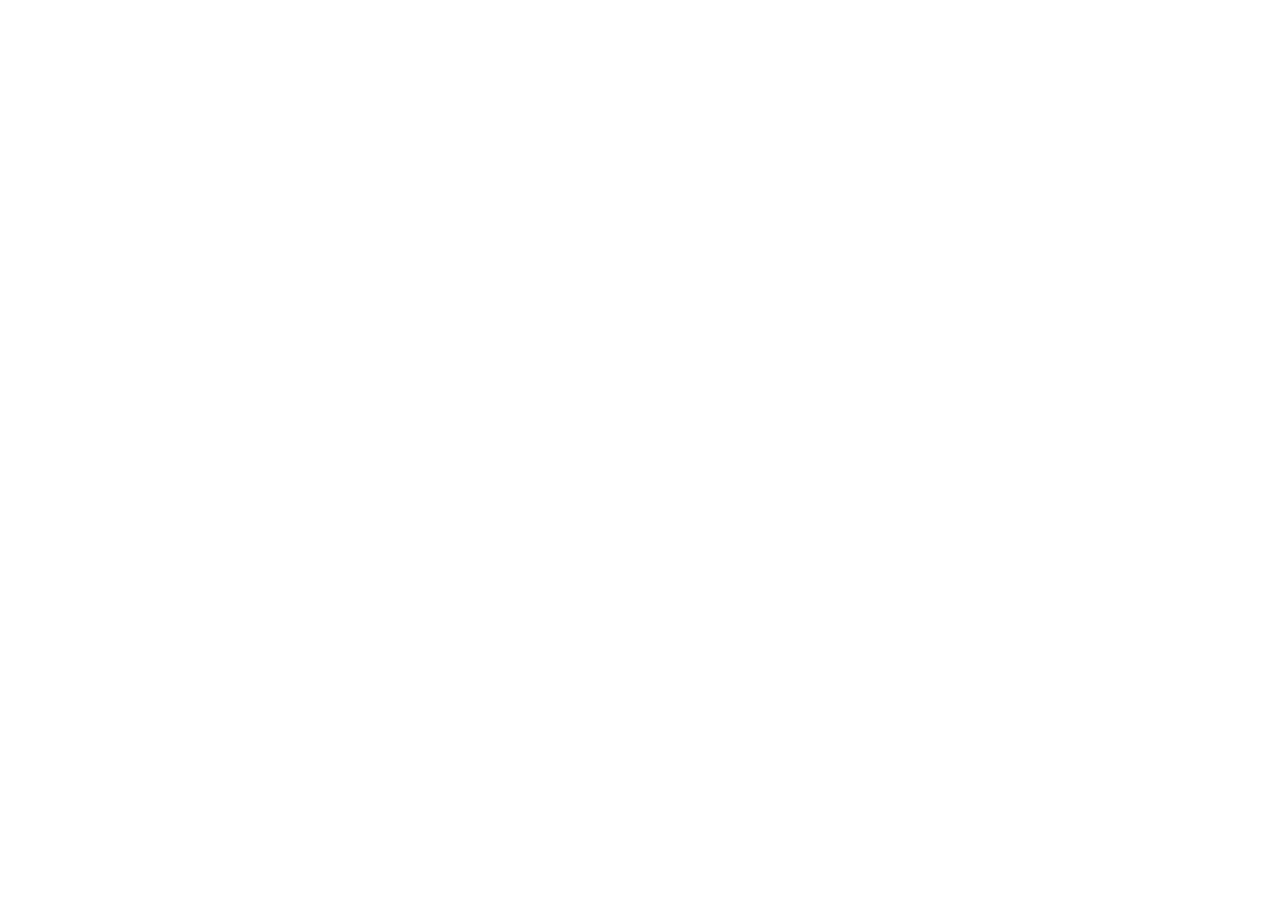
==== index.html @ f5e35c2d "Añadi un html xd" ====
<!DOCTYPE html>
<html lang="en">
<head>
    <meta charset="UTF-8">
    <meta name="viewport" content="width=device-width, initial-scale=1.0">
    <title>Reto 2</title>
</head>
<body>
    
</body>
</html>
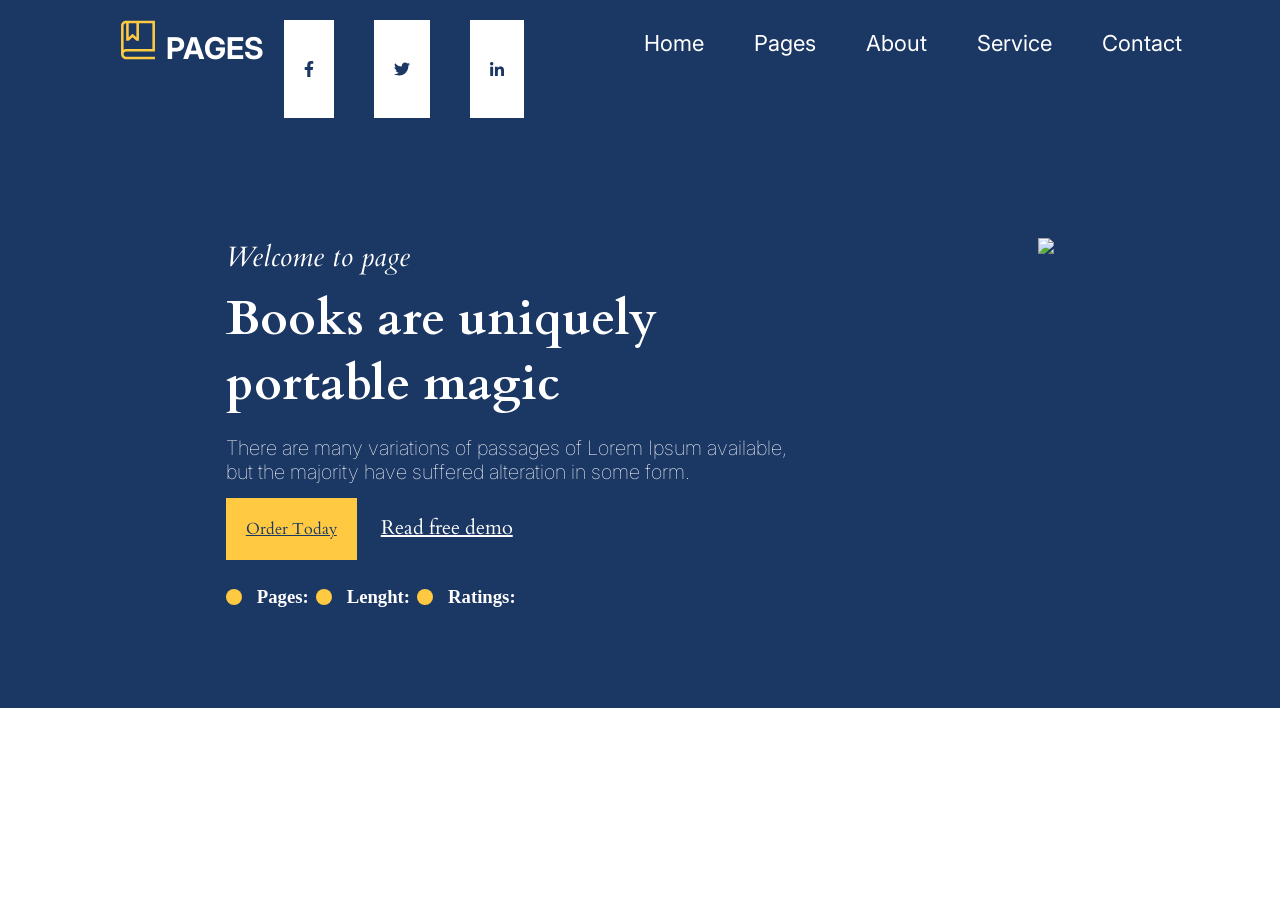
==== commit 4f615b6e: "Realicé parte del body" ====
--- a/index.html
+++ b/index.html
@@ -1,11 +1,81 @@
 <!DOCTYPE html>
 <html lang="en">
+
 <head>
     <meta charset="UTF-8">
     <meta name="viewport" content="width=device-width, initial-scale=1.0">
     <title>Reto 2</title>
+    <link rel="stylesheet" href="style.css">
+    <link rel="preconnect" href="https://fonts.googleapis.com">
+    <link rel="preconnect" href="https://fonts.gstatic.com" crossorigin>
+    <link
+        href="https://fonts.googleapis.com/css2?family=Inter:ital,opsz,wght@0,14..32,100..900;1,14..32,100..900&display=swap"
+        rel="stylesheet">
+
+    <link rel="preconnect" href="https://fonts.googleapis.com">
+    <link rel="preconnect" href="https://fonts.gstatic.com" crossorigin>
+    <link
+        href="https://fonts.googleapis.com/css2?family=Cardo:ital,wght@0,400;0,700;1,400&family=Inter:ital,opsz,wght@0,14..32,100..900;1,14..32,100..900&display=swap"
+        rel="stylesheet">
+
+
+    <header>
+
+        <nav>
+            <div class="parte1">
+                <img src="./img/libro-icon.svg" class="libro">
+                <h2>PAGES</h2>
+                <img src="./img/facebook-icon.svg" class="facebook">
+                <img src="./img/twitter-icon.svg" class="twitter">
+                <img src="./img/linkedin.svg" class="linkedin">
+
+
+
+                <ul>
+                    <li>Home</li>
+                    <li>Pages</li>
+                    <li>About</li>
+                    <li>Service</li>
+                    <li>Contact</li>
+                </ul>
+
+                <img src="./img/carrito-icon.svg" class="carrito">
+                <a href="" class="btn-order">Order Today</a>
+            </div>
+        </nav>
+    </header>
 </head>
+
 <body>
-    
+    <main class = "portada" > 
+<article>
+        <h1 class="h1-main"> <i> Welcome to page </i></h1>
+        <h3 class="h2-p">Books are uniquely <br>
+            portable magic
+        </h3>
+        <p class="p-main">There are many variations of passages of Lorem Ipsum available, <br>but the majority have suffered alteration in
+            some form. </p>
+        <div class=""> <a href="" class="read-p">Order Today</a> <a href=" " class="read">Read free demo</a> </div>
+
+        <div class="pages-p">
+            <img src="./img/point.svg"> <h3 class="h-pages-p"> Pages: <br>
+                <!-- <h4>586 pages</h4> -->
+            </h3>
+            <img src="./img/point.svg">  <h3 class="h-pages-p"> Lenght: <br>
+                <!-- <h4>10 hours</h4> -->
+            </h3>
+            <img src="./img/point.svg"> <h3 class="h-pages-p"> Ratings: <br>
+                <!-- <h4>4.5/5 (305 ratings)</h4> -->
+            </h3>
+        </div>
+    </article> 
+
+    <aside>
+<img src="https://external-preview.redd.it/SdBuJ-aJ2vk4Spp7f-eTAtRg0GE5wM5rSOF2EBXv8E8.jpg?auto=webp&s=fab7299c5bc18d295fb71b5187b5348f90918757" class="img-aside">
+
+    </aside>
+
+    </main>
 </body>
+
 </html>
--- a/style.css
+++ b/style.css
@@ -0,0 +1,159 @@
+* {
+    box-sizing: border-box;
+    margin: 0;
+    padding: 0;
+}
+
+nav {
+    background-color: #1B3764;
+    /* justify-content: center; */
+}
+
+.parte1 {
+
+    display: flex;
+}
+
+h2 {
+
+    font-family: "Inter";
+    color: white;
+    font-size: 30px;
+    margin-top: 30px;
+}
+
+.facebook {
+    background-color: white;
+    /* height: 19px;
+    width: 12px; */
+    margin: 20px;
+    padding: 20px;
+
+}
+
+.twitter {
+    background-color: white;
+    margin: 20px;
+    padding: 20px;
+}
+
+.linkedin {
+    background-color: white;
+    /* height: 19px;
+    width: 14px; */
+    margin: 20px;
+    padding: 20px;
+}
+
+ul {
+    font-family: "Inter";
+    font-size: 22px;
+    color: white;
+    list-style: none;
+    margin-left: 50px;
+    display: flex;
+    justify-content: center;
+    margin-top: 30px
+}
+
+li {
+    margin-left: 50px;
+}
+
+.btn-order {
+
+    background-color: #FFCA42;
+    padding-top: 30px;
+    padding-bottom: 20px;
+    padding-left: 10px;
+    padding-right: 10px;
+    margin-left: 30px;
+    font-family: "Cardo";
+    font-size: 25px;
+    margin-top: 20px;
+}
+
+.libro {
+    margin-left: 120px;
+    margin-right: 10px;
+    margin-top: 20px;
+    width: 40px;
+    height: 40px;
+
+}
+
+.carrito {
+
+    margin-left: 100px;
+    margin-right: 10px;
+    margin-top: 30px;
+    width: 40px;
+    height: 40px;
+
+} 
+
+main {
+
+    display: flex;
+    justify-content:space-around; 
+    padding: 100px;
+    background-color: #1B3764;
+} 
+
+.h1-main {
+
+font-family: "Cardo";
+font-size: 28px; 
+color: white; 
+font-weight: 200;
+padding-bottom: 10px;
+} 
+ 
+.h2-p{
+    font-family: "Cardo";
+    font-size: 48px; 
+    color: white; 
+    font-weight: bold;
+    padding-bottom: 20px;
+
+}
+
+.p-main{
+
+color:white; 
+font-family: inter; 
+font-weight: 120;
+font-size: 20px;
+padding-bottom: 30px;
+} 
+
+.pages-p{ 
+display: flex; 
+margin-top: 45px;
+font-family: "Cardo"
+font-size: 21px;
+color: white;
+}  
+
+.h-pages-p{
+
+    margin-left: 15px;
+    margin-right: 7px;
+}
+
+.read-p{
+
+    background-color: #FFCA42;
+    color:#1B3764;
+    padding: 20px;
+    font-family: "Cardo";
+    font-size: 20px
+    margin-right: 20px;
+} 
+
+.read{
+font-family: "Cardo";
+color: white;
+font-size: 20px;
+  margin-left: 20px;
+}
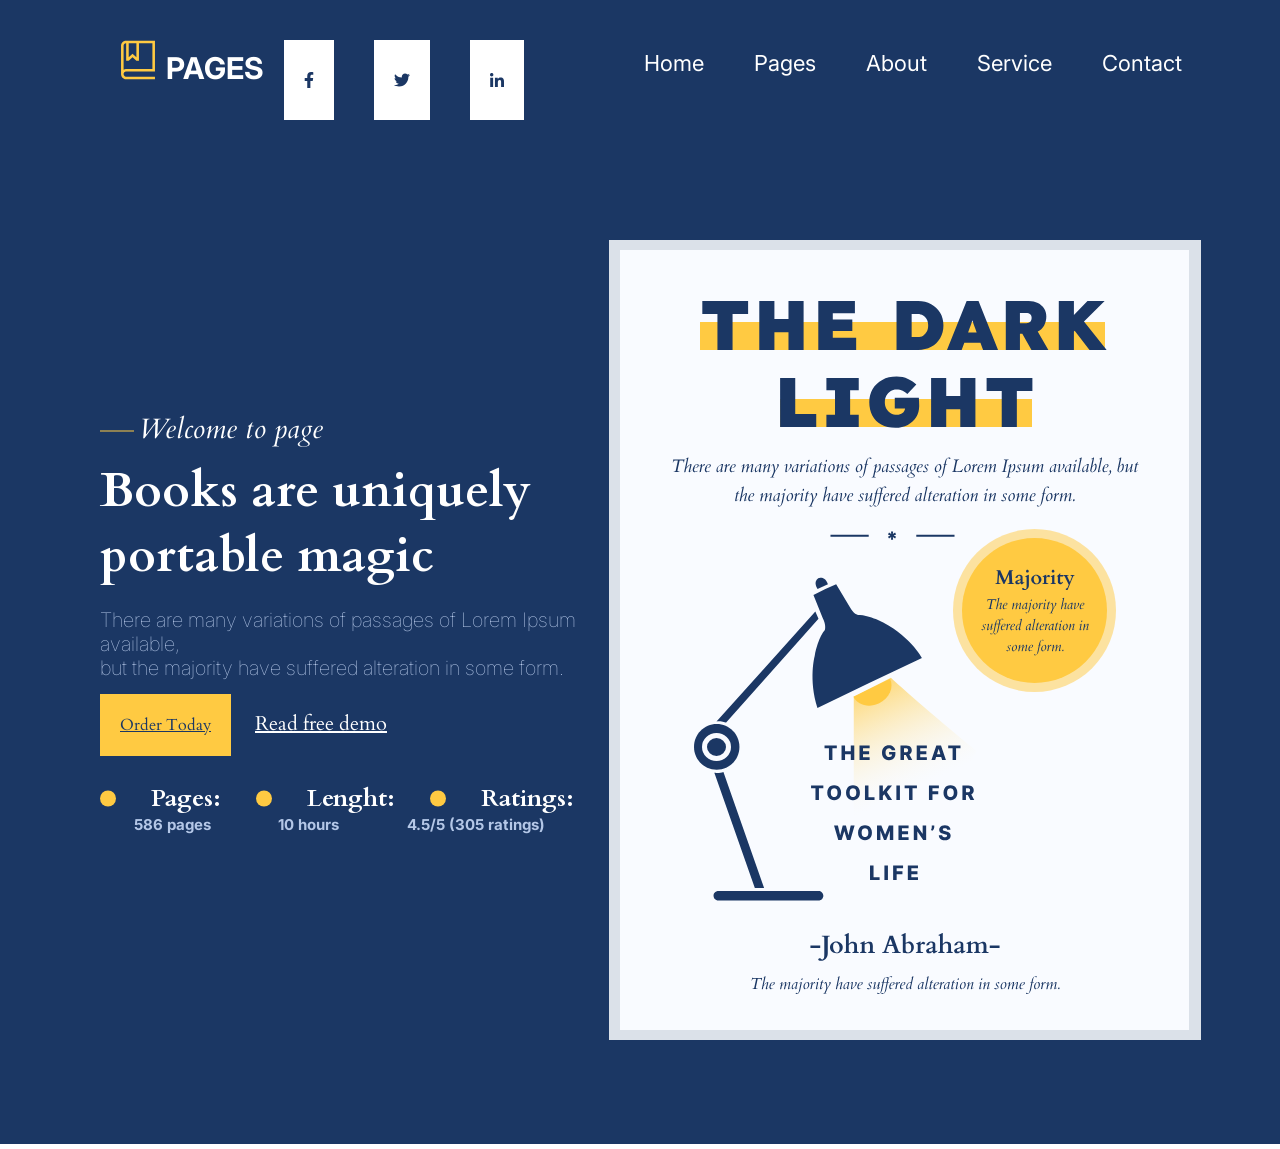
==== commit 46dbcb25: "Realicé la portada." ====
--- a/index.html
+++ b/index.html
@@ -3,7 +3,8 @@
 
 <head>
     <meta charset="UTF-8">
-    <meta name="viewport" content="width=device-width, initial-scale=1.0">
+    <meta name="viewport" content="width=device-width, initial-scale=1.0"> 
+    <link rel="shortcut icon" href="/img/favicon.png" type="image/x-icon">
     <title>Reto 2</title>
     <link rel="stylesheet" href="style.css">
     <link rel="preconnect" href="https://fonts.googleapis.com">
@@ -29,8 +30,6 @@
                 <img src="./img/twitter-icon.svg" class="twitter">
                 <img src="./img/linkedin.svg" class="linkedin">
 
-
-
                 <ul>
                     <li>Home</li>
                     <li>Pages</li>
@@ -49,29 +48,39 @@
 <body>
     <main class = "portada" > 
 <article>
-        <h1 class="h1-main"> <i> Welcome to page </i></h1>
+    <div class="welcome-p">
+         <img src="./img/Line.svg" style="padding-bottom: 6px;">  <h1 class="h1-main"> <i> Welcome to page </i></h1> 
+        
+        </div>
         <h3 class="h2-p">Books are uniquely <br>
             portable magic
         </h3>
         <p class="p-main">There are many variations of passages of Lorem Ipsum available, <br>but the majority have suffered alteration in
             some form. </p>
-        <div class=""> <a href="" class="read-p">Order Today</a> <a href=" " class="read">Read free demo</a> </div>
+        <a href="" class="read-p">Order Today</a> <a href=" " class="read">Read free demo</a>
 
         <div class="pages-p">
             <img src="./img/point.svg"> <h3 class="h-pages-p"> Pages: <br>
-                <!-- <h4>586 pages</h4> -->
+                
             </h3>
             <img src="./img/point.svg">  <h3 class="h-pages-p"> Lenght: <br>
-                <!-- <h4>10 hours</h4> -->
+                
             </h3>
             <img src="./img/point.svg"> <h3 class="h-pages-p"> Ratings: <br>
-                <!-- <h4>4.5/5 (305 ratings)</h4> -->
+               
             </h3>
+        </div> 
+        
+        <div class="pages-p2">
+        <h4 class="p-p2">586 pages</h4> 
+        <h4 class="p-p2">10 hours</h4> 
+        <h4 class="p-p2">4.5/5 (305 ratings)</h4> 
+
         </div>
     </article> 
 
     <aside>
-<img src="https://external-preview.redd.it/SdBuJ-aJ2vk4Spp7f-eTAtRg0GE5wM5rSOF2EBXv8E8.jpg?auto=webp&s=fab7299c5bc18d295fb71b5187b5348f90918757" class="img-aside">
+<img src="./img/portada.svg" class="img-aside">
 
     </aside>
 
--- a/style.css
+++ b/style.css
@@ -7,6 +7,7 @@
 nav {
     background-color: #1B3764;
     /* justify-content: center; */
+    padding-top: 20px;
 }
 
 .parte1 {
@@ -62,15 +63,19 @@
 
 .btn-order {
 
-    background-color: #FFCA42;
-    padding-top: 30px;
+  
+    padding-top: 20px;
     padding-bottom: 20px;
-    padding-left: 10px;
-    padding-right: 10px;
+    padding-left: 20px;
+    padding-right: 20px;
     margin-left: 30px;
     font-family: "Cardo";
-    font-size: 25px;
+    font-size: 22px;
     margin-top: 20px;
+    background-color: #FFCA42;
+    color: #1B3764;
+ 
+
 }
 
 .libro {
@@ -90,70 +95,96 @@
     width: 40px;
     height: 40px;
 
-} 
+}
 
 main {
 
     display: flex;
-    justify-content:space-around; 
+    justify-content: space-around;
     padding: 100px;
-    background-color: #1B3764;
+    background-color: #1B3764; 
+    margin-bottom: 5px;
 } 
+
+article{
+
+padding-top: 170px;
+
+
+
+} 
+
+.welcome-p{
+    display:flex;
+}
 
 .h1-main {
 
-font-family: "Cardo";
-font-size: 28px; 
-color: white; 
-font-weight: 200;
-padding-bottom: 10px;
-} 
- 
-.h2-p{
     font-family: "Cardo";
-    font-size: 48px; 
-    color: white; 
+    font-size: 28px;
+    color: white;
+    font-weight: 200;
+    padding-bottom: 10px;
+    padding-left: 5px;
+}
+
+.h2-p {
+    font-family: "Cardo";
+    font-size: 48px;
+    color: white;
     font-weight: bold;
     padding-bottom: 20px;
 
 }
 
-.p-main{
+.p-main {
 
-color:white; 
-font-family: inter; 
-font-weight: 120;
-font-size: 20px;
-padding-bottom: 30px;
-} 
-
-.pages-p{ 
-display: flex; 
-margin-top: 45px;
-font-family: "Cardo"
-font-size: 21px;
-color: white;
-}  
-
-.h-pages-p{
-
-    margin-left: 15px;
-    margin-right: 7px;
+    color: #B4C7E7;
+    font-family: inter;
+    font-weight: 120;
+    font-size: 20px;
+    padding-bottom: 30px;
 }
 
-.read-p{
+.pages-p {
+    display: flex;
+    margin-top: 45px;
+    font-family: "Cardo";
+        font-size: 21px;
+    color: white;
+    font-weight: 100;
+}
+
+.pages-p2{
+
+display:flex;
+font-family: "Inter";
+font-size: 15px;
+justify-content: space-around;
+color: #B4C7E7;
+font-weight: 100;
+margin-right: 30px;
+}
+
+.h-pages-p {
+
+    margin-left: 35px;
+    margin-right: 35px;
+}
+
+.read-p {
 
     background-color: #FFCA42;
-    color:#1B3764;
+    color: #1B3764;
     padding: 20px;
     font-family: "Cardo";
-    font-size: 20px
+    font-size: 20px 
     margin-right: 20px;
-} 
+}
 
-.read{
-font-family: "Cardo";
-color: white;
-font-size: 20px;
-  margin-left: 20px;
+.read {
+    font-family: "Cardo";
+    color: white;
+    font-size: 20px;
+    margin-left: 20px;
 }
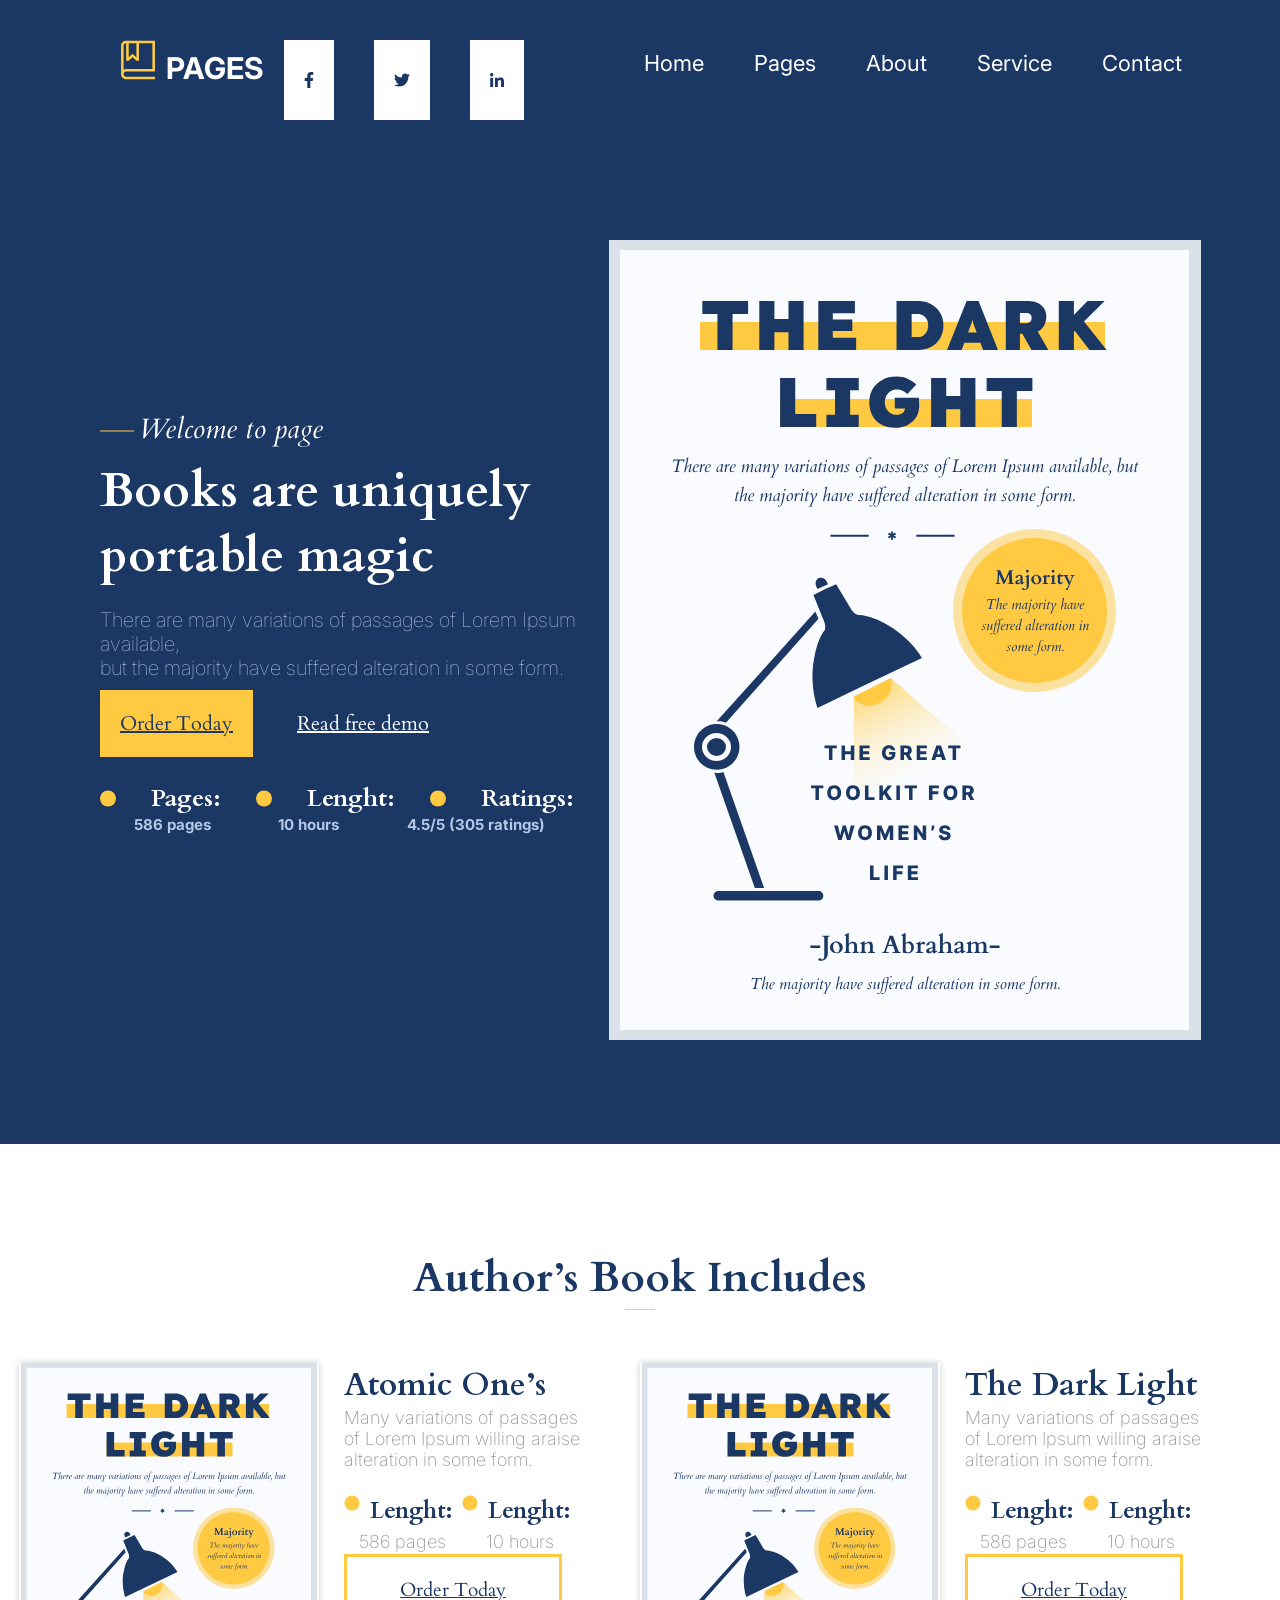
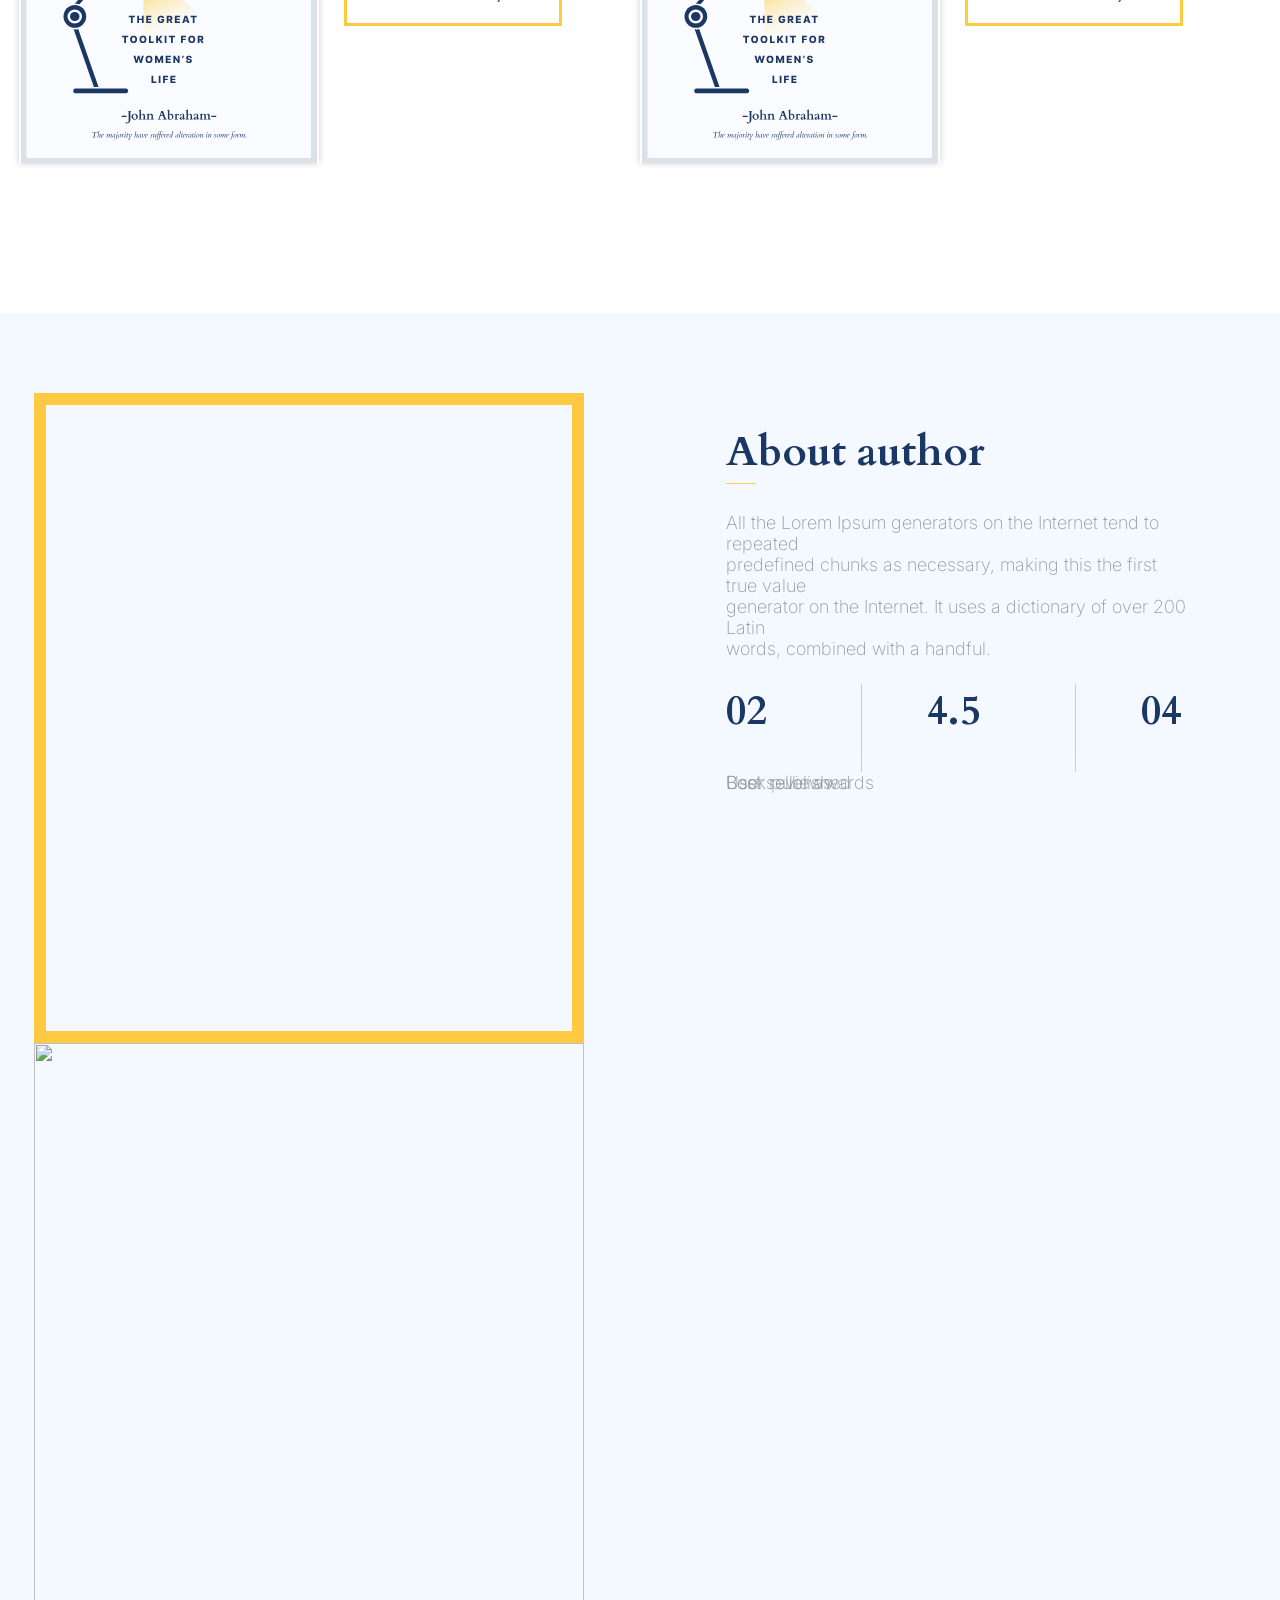
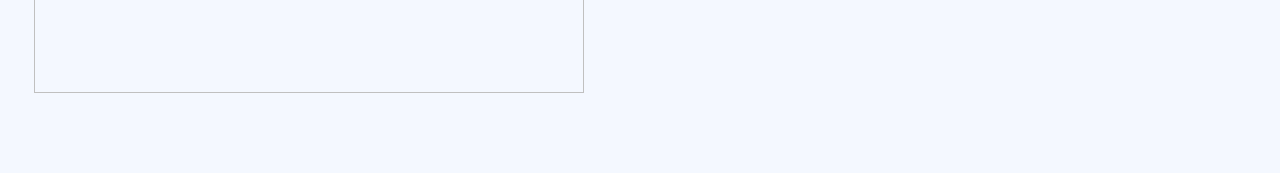
==== commit 635016e2: "Avancé sobre info autor" ====
--- a/index.html
+++ b/index.html
@@ -3,7 +3,7 @@
 
 <head>
     <meta charset="UTF-8">
-    <meta name="viewport" content="width=device-width, initial-scale=1.0"> 
+    <meta name="viewport" content="width=device-width, initial-scale=1.0">
     <link rel="shortcut icon" href="/img/favicon.png" type="image/x-icon">
     <title>Reto 2</title>
     <link rel="stylesheet" href="style.css">
@@ -45,46 +45,171 @@
     </header>
 </head>
 
-<body>
-    <main class = "portada" > 
-<article>
-    <div class="welcome-p">
-         <img src="./img/Line.svg" style="padding-bottom: 6px;">  <h1 class="h1-main"> <i> Welcome to page </i></h1> 
-        
+<div>
+    <main class="portada">
+        <article>
+            <div class="welcome-p">
+                <img src="./img/Line.svg" style="padding-bottom: 6px;">
+                <h1 class="h1-main"> <i> Welcome to page </i></h1>
+
+            </div>
+            <h3 class="h2_p">Books are uniquely <br>
+                portable magic
+            </h3>
+            <p class="p-main">There are many variations of passages of Lorem Ipsum available, <br>but the majority have
+                suffered alteration in
+                some form. </p>
+            <a href="" class="read-p">Order Today</a> <a href=" " class="read">Read free demo</a>
+
+            <div class="pages-p">
+                <img src="./img/point.svg">
+                <h3 class="h-pages-p"> Pages: <br>
+
+                </h3>
+                <img src="./img/point.svg">
+                <h3 class="h-pages-p"> Lenght: <br>
+
+                </h3>
+                <img src="./img/point.svg">
+                <h3 class="h-pages-p"> Ratings: <br>
+
+                </h3>
+            </div>
+
+            <div class="pages-p2">
+                <h4 class="p-p2">586 pages</h4>
+                <h4 class="p-p2">10 hours</h4>
+                <h4 class="p-p2">4.5/5 (305 ratings)</h4>
+
+            </div>
+        </article>
+
+        <aside>
+            <img src="./img/portada.svg" class="img-aside">
+
+        </aside>
+    </main>
+
+    <section style="padding-top: 70px;">
+
+
+        <div class="titulo-portaditas">
+            <h2 style="color:#1B3764; font-family: Cardo; font-size: 42px;"> Author’s Book Includes </h2>
+            <img src="./img/Line.svg" class="titulo-portaditas" width="30px" height="7px">
+
         </div>
-        <h3 class="h2-p">Books are uniquely <br>
-            portable magic
-        </h3>
-        <p class="p-main">There are many variations of passages of Lorem Ipsum available, <br>but the majority have suffered alteration in
-            some form. </p>
-        <a href="" class="read-p">Order Today</a> <a href=" " class="read">Read free demo</a>
-
-        <div class="pages-p">
-            <img src="./img/point.svg"> <h3 class="h-pages-p"> Pages: <br>
-                
-            </h3>
-            <img src="./img/point.svg">  <h3 class="h-pages-p"> Lenght: <br>
-                
-            </h3>
-            <img src="./img/point.svg"> <h3 class="h-pages-p"> Ratings: <br>
-               
-            </h3>
-        </div> 
-        
-        <div class="pages-p2">
-        <h4 class="p-p2">586 pages</h4> 
-        <h4 class="p-p2">10 hours</h4> 
-        <h4 class="p-p2">4.5/5 (305 ratings)</h4> 
+
+        <div class="portadas-pequeñas">
+
+            <div style="display: flex;" style="justify-content: space-between;">
+
+                <img src="./img/portada.svg" width="300" height="400" class="imagenes-portaditas">
+                <div style="display: flexbox; flex-direction: column;">
+                    <h3 class="h3-portaditas">Atomic One’s</h3>
+                    <p class="parrafos-portaditas">Many variations of passages <br>of Lorem Ipsum willing araise <br>
+                        alteration in some form.</p>
+
+                    <div style="display:flex;">
+
+                        <img src="./img/point.svg" width="16" height="16">
+                        <h3 class="h-portaditas" style="margin-right: 10px;">Lenght:</h3>
+
+                        <img src="./img/point.svg" width="16" height="16">
+                        <h3 class="h-portaditas" style="margin-right: 10px;">Lenght:</h3>
+                    </div>
+
+                    <div style="display: flex;">
+                        <h4 class="h4-portaditas" style="margin-right: 25px; margin-left: 15px;">586 pages</h4>
+                        <h4 class="h4-portaditas" style="margin-right: 25px; margin-left: 15px;">10 hours</h4>
+                    </div>
+
+                    <a href="" class="btn-portadita">Order Today</a>
+
+
+                </div>
+
+                <div style="display: flex;">
+
+                    <img src="./img/portada.svg" width="300" height="400" class="imagenes-portaditas">
+                    <div style="display: flexbox; flex-direction: column;" style="margin-left: 30px;">
+                        <h3 class="h3-portaditas">The Dark Light</h3>
+                        <p class="parrafos-portaditas">Many variations of passages <br> of Lorem Ipsum willing araise
+                            <br> alteration in some form.
+
+                        <div style="display:flex;">
+
+                            <img src="./img/point.svg" width="16" height="16">
+                            <h3 class="h-portaditas" style="margin-right: 10px;">Lenght:</h3>
+
+                            <img src="./img/point.svg" width="16" height="16">
+                            <h3 class="h-portaditas" style="margin-right: 10px;">Lenght:</h3>
+
+                        </div>
+
+                        <div style="display: flex;">
+                            <h4 class="h4-portaditas" style="margin-right: 25px; margin-left: 15px;">586 pages</h4>
+                            <h4 class="h4-portaditas" style="margin-right: 25px; margin-left: 15px;">10 hours</h4>
+                        </div>
+
+                        <a href="" class="btn-portadita">Order Today</a>
+
+                    </div>
+                </div>
+
+            </div> <!--Este div contiene el main de estas dos portadas pequeñas  -->
+    </section>
+
+
+    <!-- Contendor principal -->
+    <div class="section-autor" style="background-color: #F4F8FF;">
+
+
+        <!-- Contenedor principal de la foto y de la info del autor -->
+        <div class="about-doctor"
+        style="display: flex; padding: 80px;">
+
+            <!-- Fotos del autor -->
+            <div style="   display:flex; flex-direction: column; ">
+                <img src="./img/author-marco.svg" width="550px" height="650px">
+                <img src="./img/author.svg" width="550px" height="650px">
+            </div>
+
+            <!-- Descripcion del autor -->
+            <div>
+                <h2 style="color:#1B3764; font-family: Cardo; font-size: 42px;"> About author </h2>
+                <img src="./img/Line.svg" class="titulo-portaditas" width="30px" height="7px">
+
+                <p class="parrafos-portaditas"> All the Lorem Ipsum generators on the Internet tend to repeated <br>
+                    predefined chunks as necessary, making this the first true value <br>
+                    generator on the Internet. It uses a dictionary of over 200 Latin <br>
+                    words, combined with a handful.</p>
+
+                <div class="numeros-author" style="display: flex; position: relative;">
+
+                    <h3 class="numeros"> 02</h3>
+                    <img src="./img/line-vertical.svg" style="margin-right: 65px; margin-left: 30px;">
+                    <h3 class="numeros">4.5</h3>
+                    <img src="./img/line-vertical.svg"  style="margin-right: 65px; margin-left: 30px;">
+                    <h3 class="numeros">04</h3>
+                </div>
+
+                <div style="display: flex;">
+
+                    <h4 class="h4-about"> Book published</h4>
+                    <h4 class="h4-about"> User reviews</h4>
+                    <h4 class="h4-about"> Best seller awards</h4>
+
+
+
+                </div>
+
+            </div>
+
 
         </div>
-    </article> 
-
-    <aside>
-<img src="./img/portada.svg" class="img-aside">
-
-    </aside>
-
-    </main>
-</body>
+    </div>
+
+    </section>
+    </body>
 
 </html>
--- a/style.css
+++ b/style.css
@@ -1,7 +1,7 @@
 * {
     box-sizing: border-box;
-    margin: 0;
-    padding: 0;
+    margin: 0px;
+    padding: 0px;
 }
 
 nav {
@@ -63,7 +63,7 @@
 
 .btn-order {
 
-  
+
     padding-top: 20px;
     padding-bottom: 20px;
     padding-left: 20px;
@@ -74,7 +74,7 @@
     margin-top: 20px;
     background-color: #FFCA42;
     color: #1B3764;
- 
+
 
 }
 
@@ -102,17 +102,15 @@
     display: flex;
     justify-content: space-around;
     padding: 100px;
-    background-color: #1B3764; 
+    background-color: #1B3764;
     margin-bottom: 5px;
-} 
+}
 
 article{
 
 padding-top: 170px;
 
-
-
-} 
+}
 
 .welcome-p{
     display:flex;
@@ -128,7 +126,7 @@
     padding-left: 5px;
 }
 
-.h2-p {
+.h2_p {
     font-family: "Cardo";
     font-size: 48px;
     color: white;
@@ -150,7 +148,7 @@
     display: flex;
     margin-top: 45px;
     font-family: "Cardo";
-        font-size: 21px;
+    font-size: 21px;
     color: white;
     font-weight: 100;
 }
@@ -178,7 +176,7 @@
     color: #1B3764;
     padding: 20px;
     font-family: "Cardo";
-    font-size: 20px 
+    font-size: 20px;
     margin-right: 20px;
 }
 
@@ -187,4 +185,87 @@
     color: white;
     font-size: 20px;
     margin-left: 20px;
+}
+.titulo-portaditas{
+
+display:flex;
+align-items: center;
+flex-direction: column;
+margin-bottom: 25px;
+
+
+}
+.portadas-pequeñas{
+display: flex;
+justify-content: center;
+justify-content: space-around;
+margin-bottom: 50px;
+
+}
+
+.imagenes-portaditas{
+    box-shadow: 0px 0px 7px rgba(0,0,0, 0.2);
+    margin-right: 25px;
+}
+
+.h-portaditas{
+font-family: Cardo;
+font-size: 23px;
+color: #1B3764;
+margin-left: 10px;
+margin-bottom: 5px;
+}
+
+.h3-portaditas{
+
+    font-family: Cardo;
+    font-size: 32px;
+    color: #1B3764;
+}
+
+.h4-portaditas, .parrafos-portaditas{
+    font-family:Inter;
+    font-size: 18px;
+    font-weight: 200;
+    color: #969AA0;
+    margin-bottom: 25px;
+    margin-right: 60px;
+}
+
+.btn-portadita{
+
+    font-family: Cardo;
+    font-size: 19px;
+    background-color: white;
+    color: #1B3764;
+    border: 3px solid #FFCA42;
+    padding: 20px 53px;
+
+}
+
+.about-doctor{
+
+    display: flex;
+    justify-content: center;
+    gap: 142px;
+    margin-top: 150px;
+}
+
+.numeros{
+
+font-family: Cardo;
+font-size: 40px;
+margin-right: 65px;
+color: #1B3764;
+}
+
+.h4-about{
+    font-family:Inter;
+    font-size: 18px;
+    font-weight: 200;
+    color: #969AA0;
+    position: absolute;
+    margin-right: 65px;
+    margin-bottom: 25px;
+
 }
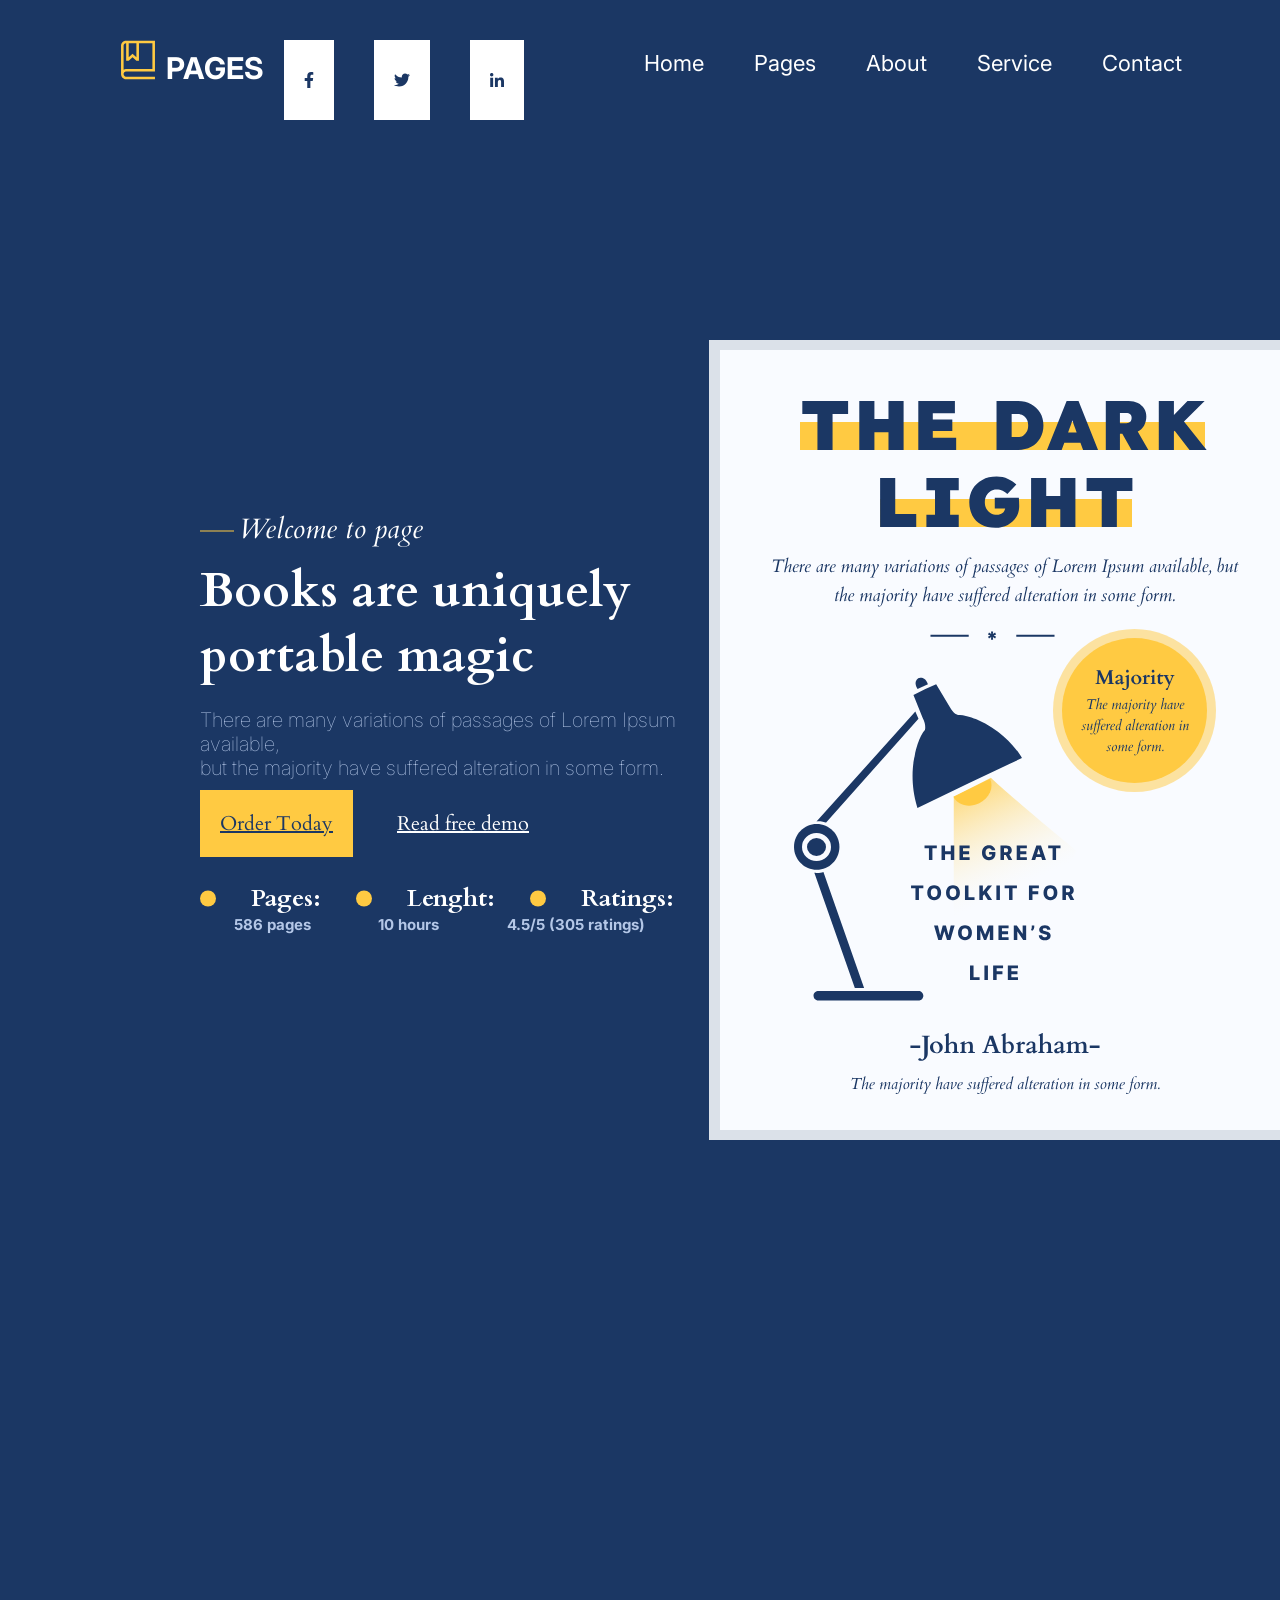
==== commit 44c87449: "reposicioné todo en dos nuevos archivos html y css, además, finalicé el author." ====
--- a/index.html
+++ b/index.html
@@ -5,7 +5,7 @@
     <meta charset="UTF-8">
     <meta name="viewport" content="width=device-width, initial-scale=1.0">
     <link rel="shortcut icon" href="/img/favicon.png" type="image/x-icon">
-    <title>Reto 2</title>
+    <title>Restauración</title>
     <link rel="stylesheet" href="style.css">
     <link rel="preconnect" href="https://fonts.googleapis.com">
     <link rel="preconnect" href="https://fonts.gstatic.com" crossorigin>
@@ -18,7 +18,9 @@
     <link
         href="https://fonts.googleapis.com/css2?family=Cardo:ital,wght@0,400;0,700;1,400&family=Inter:ital,opsz,wght@0,14..32,100..900;1,14..32,100..900&display=swap"
         rel="stylesheet">
-
+</head>
+
+<body>
 
     <header>
 
@@ -43,98 +45,72 @@
             </div>
         </nav>
     </header>
-</head>
-
-<div>
-    <main class="portada">
-        <article>
-            <div class="welcome-p">
-                <img src="./img/Line.svg" style="padding-bottom: 6px;">
-                <h1 class="h1-main"> <i> Welcome to page </i></h1>
+
+    <main>
+        <main class="portada">
+            <article>
+                <div class="welcome-p">
+                    <img src="./img/Line.svg" style="padding-bottom: 6px;">
+                    <h1 class="h1-main"> <i> Welcome to page </i></h1>
+
+                </div>
+                <h3 class="h2_p">Books are uniquely <br>
+                    portable magic
+                </h3>
+                <p class="p-main">There are many variations of passages of Lorem Ipsum available, <br>but the majority
+                    have
+                    suffered alteration in
+                    some form. </p>
+                <a href="" class="read-p">Order Today</a> <a href=" " class="read">Read free demo</a>
+
+                <div class="pages-p">
+                    <img src="./img/point.svg">
+                    <h3 class="h-pages-p"> Pages: <br>
+
+                    </h3>
+                    <img src="./img/point.svg">
+                    <h3 class="h-pages-p"> Lenght: <br>
+
+                    </h3>
+                    <img src="./img/point.svg">
+                    <h3 class="h-pages-p"> Ratings: <br>
+
+                    </h3>
+                </div>
+
+                <div class="pages-p2">
+                    <h4 class="p-p2">586 pages</h4>
+                    <h4 class="p-p2">10 hours</h4>
+                    <h4 class="p-p2">4.5/5 (305 ratings)</h4>
+
+                </div>
+            </article>
+
+            <aside>
+                <img src="./img/portada.svg" class="img-aside">
+
+            </aside>
+        </main>
+
+        <section style="padding-top: 70px;">
+
+
+            <div class="titulo-portaditas">
+                <h2 style="color:#1B3764; font-family: Cardo; font-size: 42px;"> Author’s Book Includes </h2>
+                <img src="./img/Line.svg" class="titulo-portaditas" width="30px" height="7px">
 
             </div>
-            <h3 class="h2_p">Books are uniquely <br>
-                portable magic
-            </h3>
-            <p class="p-main">There are many variations of passages of Lorem Ipsum available, <br>but the majority have
-                suffered alteration in
-                some form. </p>
-            <a href="" class="read-p">Order Today</a> <a href=" " class="read">Read free demo</a>
-
-            <div class="pages-p">
-                <img src="./img/point.svg">
-                <h3 class="h-pages-p"> Pages: <br>
-
-                </h3>
-                <img src="./img/point.svg">
-                <h3 class="h-pages-p"> Lenght: <br>
-
-                </h3>
-                <img src="./img/point.svg">
-                <h3 class="h-pages-p"> Ratings: <br>
-
-                </h3>
-            </div>
-
-            <div class="pages-p2">
-                <h4 class="p-p2">586 pages</h4>
-                <h4 class="p-p2">10 hours</h4>
-                <h4 class="p-p2">4.5/5 (305 ratings)</h4>
-
-            </div>
-        </article>
-
-        <aside>
-            <img src="./img/portada.svg" class="img-aside">
-
-        </aside>
-    </main>
-
-    <section style="padding-top: 70px;">
-
-
-        <div class="titulo-portaditas">
-            <h2 style="color:#1B3764; font-family: Cardo; font-size: 42px;"> Author’s Book Includes </h2>
-            <img src="./img/Line.svg" class="titulo-portaditas" width="30px" height="7px">
-
-        </div>
-
-        <div class="portadas-pequeñas">
-
-            <div style="display: flex;" style="justify-content: space-between;">
-
-                <img src="./img/portada.svg" width="300" height="400" class="imagenes-portaditas">
-                <div style="display: flexbox; flex-direction: column;">
-                    <h3 class="h3-portaditas">Atomic One’s</h3>
-                    <p class="parrafos-portaditas">Many variations of passages <br>of Lorem Ipsum willing araise <br>
-                        alteration in some form.</p>
-
-                    <div style="display:flex;">
-
-                        <img src="./img/point.svg" width="16" height="16">
-                        <h3 class="h-portaditas" style="margin-right: 10px;">Lenght:</h3>
-
-                        <img src="./img/point.svg" width="16" height="16">
-                        <h3 class="h-portaditas" style="margin-right: 10px;">Lenght:</h3>
-                    </div>
-
-                    <div style="display: flex;">
-                        <h4 class="h4-portaditas" style="margin-right: 25px; margin-left: 15px;">586 pages</h4>
-                        <h4 class="h4-portaditas" style="margin-right: 25px; margin-left: 15px;">10 hours</h4>
-                    </div>
-
-                    <a href="" class="btn-portadita">Order Today</a>
-
-
-                </div>
-
-                <div style="display: flex;">
+
+            <div class="portadas-pequeñas">
+
+                <div style="display: flex;" style="justify-content: space-between;">
 
                     <img src="./img/portada.svg" width="300" height="400" class="imagenes-portaditas">
-                    <div style="display: flexbox; flex-direction: column;" style="margin-left: 30px;">
-                        <h3 class="h3-portaditas">The Dark Light</h3>
-                        <p class="parrafos-portaditas">Many variations of passages <br> of Lorem Ipsum willing araise
-                            <br> alteration in some form.
+                    <div style="display: flexbox; flex-direction: column;">
+                        <h3 class="h3-portaditas">Atomic One’s</h3>
+                        <p class="parrafos-portaditas">Many variations of passages <br>of Lorem Ipsum willing araise
+                            <br>
+                            alteration in some form.</p>
 
                         <div style="display:flex;">
 
@@ -143,7 +119,6 @@
 
                             <img src="./img/point.svg" width="16" height="16">
                             <h3 class="h-portaditas" style="margin-right: 10px;">Lenght:</h3>
-
                         </div>
 
                         <div style="display: flex;">
@@ -153,63 +128,90 @@
 
                         <a href="" class="btn-portadita">Order Today</a>
 
-                    </div>
-                </div>
-
-            </div> <!--Este div contiene el main de estas dos portadas pequeñas  -->
-    </section>
-
-
-    <!-- Contendor principal -->
-    <div class="section-autor" style="background-color: #F4F8FF;">
-
-
-        <!-- Contenedor principal de la foto y de la info del autor -->
-        <div class="about-doctor"
-        style="display: flex; padding: 80px;">
-
-            <!-- Fotos del autor -->
-            <div style="   display:flex; flex-direction: column; ">
-                <img src="./img/author-marco.svg" width="550px" height="650px">
-                <img src="./img/author.svg" width="550px" height="650px">
+
+                    </div>
+
+                    <div style="display: flex;">
+
+                        <img src="./img/portada.svg" width="300" height="400" class="imagenes-portaditas">
+                        <div style="display: flexbox; flex-direction: column;" style="margin-left: 30px;">
+                            <h3 class="h3-portaditas">The Dark Light</h3>
+                            <p class="parrafos-portaditas">Many variations of passages <br> of Lorem Ipsum willing
+                                araise
+                                <br> alteration in some form.
+
+                            <div style="display:flex;">
+
+                                <img src="./img/point.svg" width="16" height="16">
+                                <h3 class="h-portaditas" style="margin-right: 10px;">Lenght:</h3>
+
+                                <img src="./img/point.svg" width="16" height="16">
+                                <h3 class="h-portaditas" style="margin-right: 10px;">Lenght:</h3>
+
+                            </div>
+
+                            <div style="display: flex;">
+                                <h4 class="h4-portaditas" style="margin-right: 25px; margin-left: 15px;">586 pages</h4>
+                                <h4 class="h4-portaditas" style="margin-right: 25px; margin-left: 15px;">10 hours</h4>
+                            </div>
+
+                            <a href="" class="btn-portadita">Order Today</a>
+
+                        </div>
+                    </div>
+
+                </div> <!--Este div contiene el main de estas dos portadas pequeñas  -->
+        </section>
+
+        <!-- Contendor principal -->
+        <div class="section-autor" style="background-color: #F4F8FF;">
+
+
+            <!-- Contenedor principal de la foto y de la info del autor -->
+            <div class="about-doctor" style="display: flex; padding: 80px;">
+
+                <!-- Fotos del autor -->
+                <div style="   display:flex; flex-direction: column; ">
+                    <img src="./img/author-marco.svg" width="550px" height="650px">
+                    <img src="./img/author.svg" width="550px" height="650px">
+                </div>
+
+                <!-- Descripcion del autor -->
+                <div>
+                    <h2 style="color:#1B3764; font-family: Cardo; font-size: 42px;"> About author </h2>
+                    <img src="./img/Line.svg" class="titulo-portaditas" width="30px" height="7px">
+
+                    <p class="parrafos-portaditas"> All the Lorem Ipsum generators on the Internet tend to repeated <br>
+                        predefined chunks as necessary, making this the first true value <br>
+                        generator on the Internet. It uses a dictionary of over 200 Latin <br>
+                        words, combined with a handful.</p>
+
+                    <div class="numeros-author" style="display: flex; position: relative;">
+
+                        <h3 class="numeros"> 02</h3>
+                        <img src="./img/line-vertical.svg" style="margin-right: 65px; margin-left: 30px;">
+                        <h3 class="numeros">4.5</h3>
+                        <img src="./img/line-vertical.svg" style="margin-right: 65px; margin-left: 30px;">
+                        <h3 class="numeros">04</h3>
+                    </div>
+
+                    <div style="display: flex;">
+
+                        <h4 class="h4-about"> Book published</h4>
+                        <h4 class="h4-about"> User reviews</h4>
+                        <h4 class="h4-about"> Best seller awards</h4>
+
+
+
+                    </div>
+
+                </div>
+
+
             </div>
-
-            <!-- Descripcion del autor -->
-            <div>
-                <h2 style="color:#1B3764; font-family: Cardo; font-size: 42px;"> About author </h2>
-                <img src="./img/Line.svg" class="titulo-portaditas" width="30px" height="7px">
-
-                <p class="parrafos-portaditas"> All the Lorem Ipsum generators on the Internet tend to repeated <br>
-                    predefined chunks as necessary, making this the first true value <br>
-                    generator on the Internet. It uses a dictionary of over 200 Latin <br>
-                    words, combined with a handful.</p>
-
-                <div class="numeros-author" style="display: flex; position: relative;">
-
-                    <h3 class="numeros"> 02</h3>
-                    <img src="./img/line-vertical.svg" style="margin-right: 65px; margin-left: 30px;">
-                    <h3 class="numeros">4.5</h3>
-                    <img src="./img/line-vertical.svg"  style="margin-right: 65px; margin-left: 30px;">
-                    <h3 class="numeros">04</h3>
-                </div>
-
-                <div style="display: flex;">
-
-                    <h4 class="h4-about"> Book published</h4>
-                    <h4 class="h4-about"> User reviews</h4>
-                    <h4 class="h4-about"> Best seller awards</h4>
-
-
-
-                </div>
-
-            </div>
-
-
         </div>
-    </div>
-
-    </section>
-    </body>
+    </main>
+
+</body>
 
 </html>
